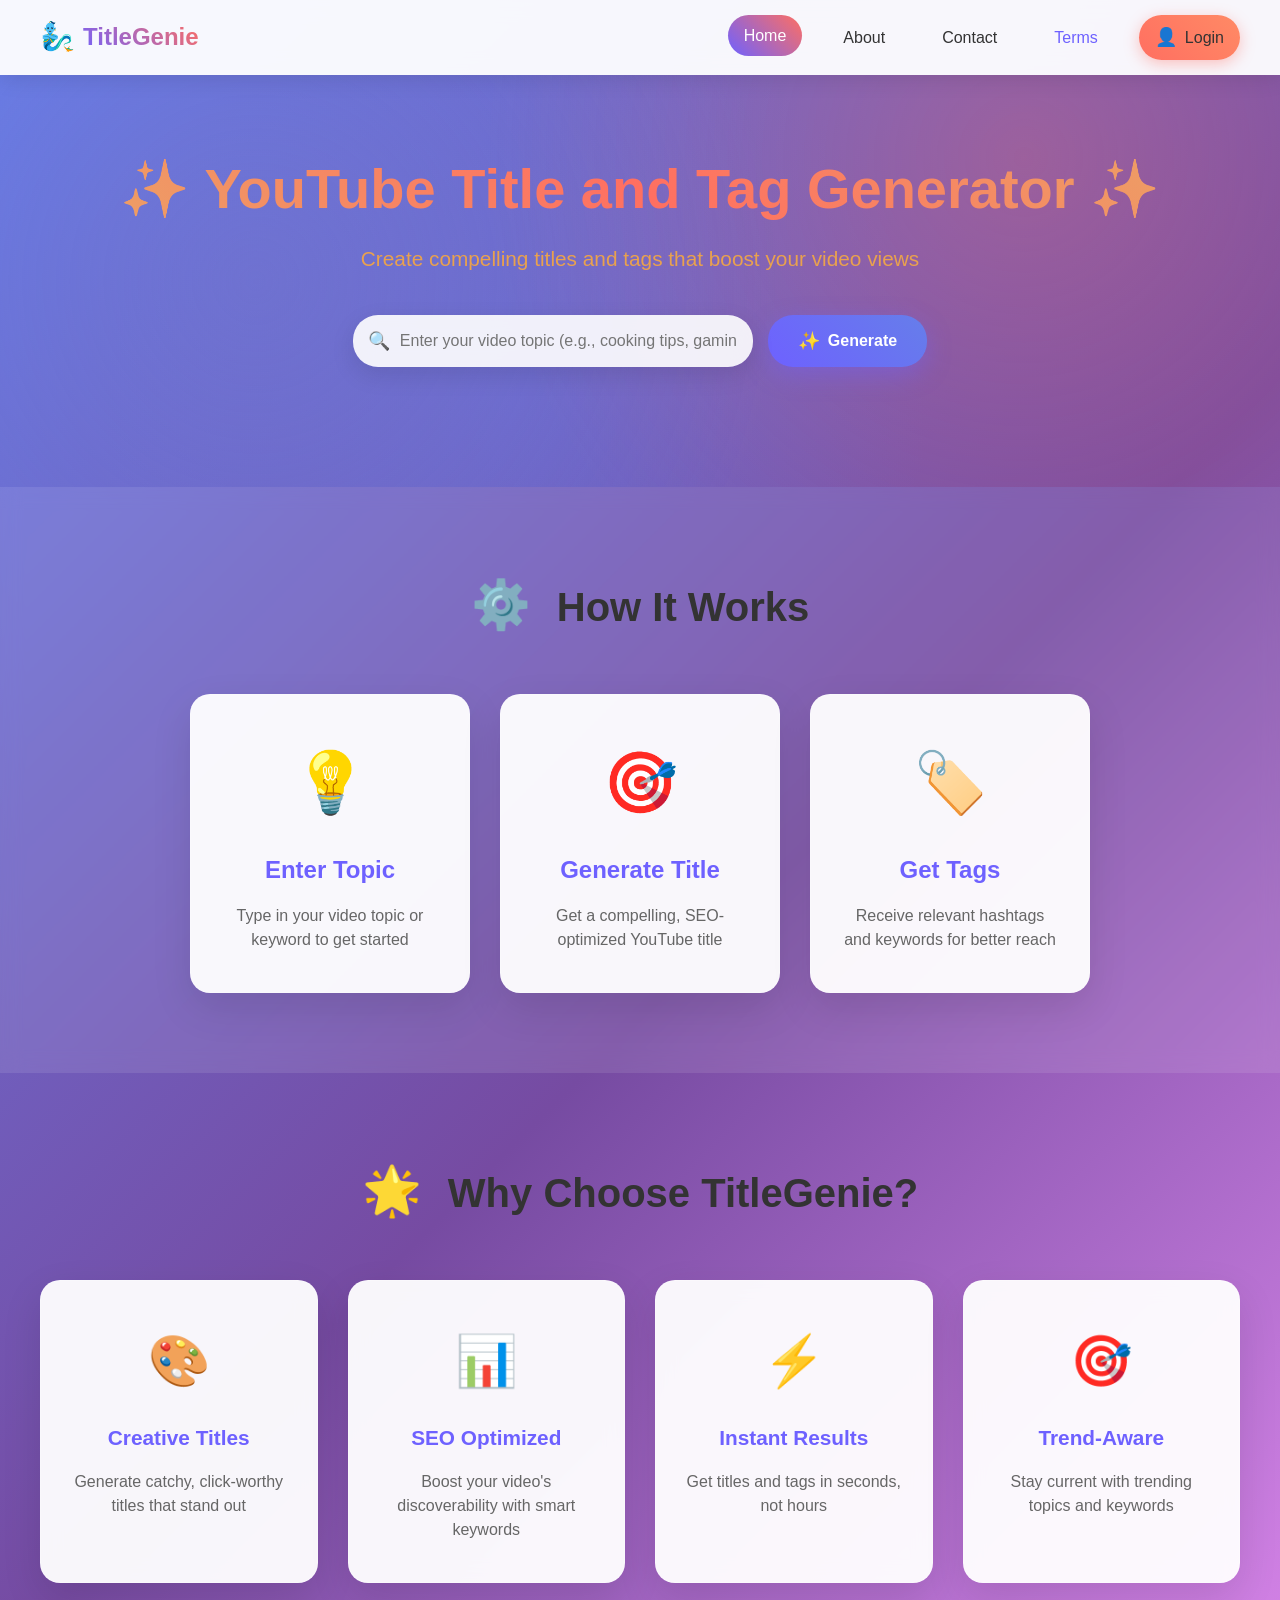
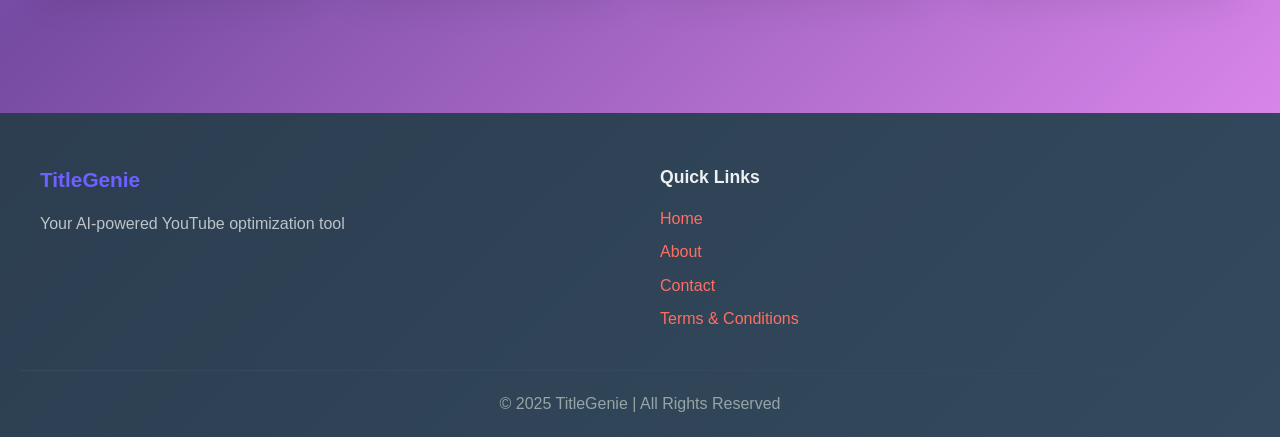
==== index.html @ c66c4a75 "Added all functionality" ====
<!DOCTYPE html>
<html lang="en">
<head>
  <meta charset="UTF-8" />
  <meta name="viewport" content="width=device-width, initial-scale=1.0" />
  <title>YouTube Title and Tag Generator</title>
  <link rel="stylesheet" href="style.css" />
</head>
<body>
  <!-- Navbar -->
  <header class="navbar">
    <div class="logo">
      <span class="logo-icon">🧞‍♂️</span>
      <span class="logo-text">TitleGenie</span>
    </div>
    <nav class="nav-links">
      <a href="index.html" class="active">Home</a>
      <a href="about.html">About</a>
      <a href="contact.html">Contact</a>
      <a href="terms.html" class="terms-link">Terms</a>
      <a href="login.html" class="login-btn" id="loginLink">
        <span class="login-icon">👤</span>
        Login
      </a>
    </nav>
  </header>

  <!-- Hero Section -->
  <section class="hero">
    <div class="hero-background"></div>
    <div class="hero-content">
      <h1>
        <span class="hero-emoji">✨</span>
        YouTube Title and Tag Generator
        <span class="hero-emoji">✨</span>
      </h1>
      <p class="hero-subtitle">Create compelling titles and tags that boost your video views</p>
      <div class="search-box">
        <div class="input-wrapper">
          <span class="search-icon">🔍</span>
          <input type="text" id="topicInput" placeholder="Enter your video topic (e.g., cooking tips, gaming review)" />
        </div>
        <button class="generate-btn" id="generateBtn">
          <span class="btn-icon">✨</span>
          Generate
        </button>
      </div>
      <div class="results-section" id="resultsSection" style="display: none;">
        <div class="results-card">
          <h3>Generated Title:</h3>
          <p id="generatedTitle"></p>
          <h3>Suggested Tags:</h3>
          <div id="generatedTags"></div>
          <button class="copy-btn" id="copyBtn">📋 Copy All</button>
        </div>
      </div>
    </div>
  </section>

  <!-- How It Works -->
  <section class="how-it-works">
    <h2>
      <span class="section-emoji">⚙️</span>
      How It Works
    </h2>
    <div class="steps">
      <div class="step">
        <div class="icon">💡</div>
        <h3>Enter Topic</h3>
        <p>Type in your video topic or keyword to get started</p>
      </div>
      <div class="step">
        <div class="icon">🎯</div>
        <h3>Generate Title</h3>
        <p>Get a compelling, SEO-optimized YouTube title</p>
      </div>
      <div class="step">
        <div class="icon">🏷️</div>
        <h3>Get Tags</h3>
        <p>Receive relevant hashtags and keywords for better reach</p>
      </div>
    </div>
  </section>

  <!-- Features Section -->
  <section class="features">
    <h2>
      <span class="section-emoji">🌟</span>
      Why Choose TitleGenie?
    </h2>
    <div class="features-grid">
      <div class="feature-card">
        <div class="feature-icon">🎨</div>
        <h3>Creative Titles</h3>
        <p>Generate catchy, click-worthy titles that stand out</p>
      </div>
      <div class="feature-card">
        <div class="feature-icon">📊</div>
        <h3>SEO Optimized</h3>
        <p>Boost your video's discoverability with smart keywords</p>
      </div>
      <div class="feature-card">
        <div class="feature-icon">⚡</div>
        <h3>Instant Results</h3>
        <p>Get titles and tags in seconds, not hours</p>
      </div>
      <div class="feature-card">
        <div class="feature-icon">🎯</div>
        <h3>Trend-Aware</h3>
        <p>Stay current with trending topics and keywords</p>
      </div>
    </div>
  </section>

  <!-- Footer -->
  <footer class="footer">
    <div class="footer-content">
      <div class="footer-section">
        <h3>TitleGenie</h3>
        <p>Your AI-powered YouTube optimization tool</p>
      </div>
      <div class="footer-section">
        <h4>Quick Links</h4>
        <a href="index.html">Home</a>
        <a href="about.html">About</a>
        <a href="contact.html">Contact</a>
        <a href="terms.html">Terms & Conditions</a>
      </div>
    </div>
    <div class="footer-bottom">
      <p>© 2025 TitleGenie | All Rights Reserved</p>
    </div>
  </footer>

  <script src="script.js"></script>
</body>
</html>
---- style.css ----
/* General Reset */
* {
  margin: 0;
  padding: 0;
  box-sizing: border-box;
}

body {
  font-family: 'Segoe UI', Tahoma, Geneva, Verdana, sans-serif;
  background: linear-gradient(135deg, #667eea 0%, #764ba2 50%, #f093fb 100%);
  min-height: 100vh;
  color: #333;
  line-height: 1.6;
}

/* Navbar */
.navbar {
  display: flex;
  justify-content: space-between;
  align-items: center;
  padding: 15px 40px;
  background: rgba(255, 255, 255, 0.95);
  backdrop-filter: blur(10px);
  box-shadow: 0 4px 20px rgba(0, 0, 0, 0.1);
  position: sticky;
  top: 0;
  z-index: 100;
}

.logo {
  display: flex;
  align-items: center;
  gap: 8px;
  font-size: 24px;
  font-weight: bold;
  color: #6e61ff;
}

.logo-icon {
  font-size: 28px;
  animation: bounce 2s infinite;
}

.logo-text {
  background: linear-gradient(45deg, #6e61ff, #ff6f61);
  -webkit-background-clip: text;
  -webkit-text-fill-color: transparent;
  background-clip: text;
}

/* @keyframes bounce {
  0%, 20%, 50%, 80%, 100% { transform: translateY(0); }
  40% { transform: translateY(-5px); }
  60% { transform: translateY(-3px); }
} */

.nav-links {
  display: flex;
  align-items: center;
  gap: 25px;
}

.nav-links a {
  text-decoration: none;
  color: #333;
  font-size: 16px;
  font-weight: 500;
  padding: 8px 16px;
  border-radius: 25px;
  transition: all 0.3s ease;
}

.nav-links a:hover, .nav-links a.active {
  background: linear-gradient(45deg, #6e61ff, #ff6f61);
  color: white;
  transform: translateY(-2px);
}

.terms-link {
  color: #6e61ff !important;
  font-weight: 600;
}

.login-btn {
  display: flex;
  align-items: center;
  gap: 8px;
  padding: 12px 24px;
  background: linear-gradient(45deg, #ff6f61, #ff8a65);
  color: white;
  border: none;
  border-radius: 25px;
  cursor: pointer;
  font-size: 16px;
  font-weight: 600;
  transition: all 0.3s ease;
  box-shadow: 0 4px 15px rgba(255, 111, 97, 0.4);
}

.login-btn:hover {
  background: linear-gradient(45deg, #e65b50, #ff7043);
  transform: translateY(-2px);
  box-shadow: 0 6px 20px rgba(255, 111, 97, 0.6);
}

.login-icon {
  font-size: 18px;
}

/* Hero Section */
.hero {
  position: relative;
  text-align: center;
  padding: 80px 20px;
  overflow: hidden;
}

.hero-background {
  position: absolute;
  top: 0;
  left: 0;
  right: 0;
  bottom: 0;
  background: 
    radial-gradient(circle at 20% 50%, rgba(120, 119, 198, 0.3) 0%, transparent 50%),
    radial-gradient(circle at 80% 20%, rgba(255, 111, 97, 0.3) 0%, transparent 50%),
    radial-gradient(circle at 40% 80%, rgba(102, 126, 234, 0.3) 0%, transparent 50%);
  animation: float 6s ease-in-out infinite;
}

@keyframes float {
  0%, 100% { transform: translateY(0px); }
  50% { transform: translateY(-20px); }
}

.hero-content {
  position: relative;
  z-index: 2;
}

.hero h1 {
  font-size: 3.5rem;
  margin-bottom: 20px;
  background: linear-gradient(45deg, #eaa666, #ff6f61, #eaa666);
  -webkit-background-clip: text;
  -webkit-text-fill-color: transparent;
  background-clip: text;
  font-weight: 800;
  line-height: 1.2;
}

.hero-emoji {
  display: inline-block;
  animation: rotate 3s linear infinite;
}

@keyframes rotate {
  from { transform: rotate(0deg); }
  to { transform: rotate(360deg); }
}

.hero-subtitle {
  font-size: 1.3rem;
  color: #e9a14e;
  margin-bottom: 40px;
  font-weight: 300;
}

.search-box {
  display: flex;
  justify-content: center;
  gap: 15px;
  margin-bottom: 40px;
  flex-wrap: wrap;
}

.input-wrapper {
  position: relative;
  display: flex;
  align-items: center;
}

.search-icon {
  position: absolute;
  left: 15px;
  font-size: 18px;
  color: #6e61ff;
  z-index: 1;
}

.search-box input {
  padding: 15px 15px 15px 45px;
  width: 400px;
  border: 2px solid transparent;
  border-radius: 25px;
  font-size: 16px;
  background: rgba(255, 255, 255, 0.9);
  backdrop-filter: blur(10px);
  box-shadow: 0 8px 25px rgba(0, 0, 0, 0.1);
  transition: all 0.3s ease;
}

.search-box input:focus {
  outline: none;
  border-color: #6e61ff;
  box-shadow: 0 8px 25px rgba(110, 97, 255, 0.3);
  transform: translateY(-2px);
}

.generate-btn {
  display: flex;
  align-items: center;
  gap: 8px;
  padding: 15px 30px;
  background: linear-gradient(45deg, #6e61ff, #667eea);
  color: white;
  border: none;
  border-radius: 25px;
  cursor: pointer;
  font-size: 16px;
  font-weight: 600;
  transition: all 0.3s ease;
  box-shadow: 0 8px 25px rgba(110, 97, 255, 0.4);
}

.generate-btn:hover {
  background: linear-gradient(45deg, #5848c2, #5a67d8);
  transform: translateY(-2px);
  box-shadow: 0 12px 35px rgba(110, 97, 255, 0.6);
}

.btn-icon {
  font-size: 18px;
}

/* Results Section */
.results-section {
  margin-top: 40px;
  animation: slideUp 0.5s ease-out;
}

@keyframes slideUp {
  from {
    opacity: 0;
    transform: translateY(30px);
  }
  to {
    opacity: 1;
    transform: translateY(0);
  }
}

.results-card {
  background: rgba(255, 255, 255, 0.95);
  backdrop-filter: blur(10px);
  padding: 30px;
  border-radius: 20px;
  box-shadow: 0 15px 40px rgba(0, 0, 0, 0.1);
  max-width: 600px;
  margin: 0 auto;
  border: 1px solid rgba(255, 255, 255, 0.2);
}

.results-card h3 {
  color: #6e61ff;
  margin-bottom: 15px;
  font-size: 1.2rem;
}

.results-card p {
  font-size: 1.1rem;
  color: #333;
  margin-bottom: 20px;
  padding: 15px;
  background: #f8f9fa;
  border-radius: 10px;
  border-left: 4px solid #6e61ff;
}

#generatedTags {
  display: flex;
  flex-wrap: wrap;
  gap: 8px;
  margin-bottom: 20px;
}

.tag {
  background: linear-gradient(45deg, #6e61ff, #667eea);
  color: white;
  padding: 6px 12px;
  border-radius: 15px;
  font-size: 14px;
  font-weight: 500;
}

.copy-btn {
  background: linear-gradient(45deg, #28a745, #20c997);
  color: white;
  border: none;
  padding: 12px 24px;
  border-radius: 25px;
  cursor: pointer;
  font-size: 16px;
  font-weight: 600;
  transition: all 0.3s ease;
}

.copy-btn:hover {
  background: linear-gradient(45deg, #218838, #1ba97e);
  transform: translateY(-2px);
}

/* How It Works Section */
.how-it-works {
  text-align: center;
  padding: 80px 20px;
  background: rgba(255, 255, 255, 0.1);
  backdrop-filter: blur(10px);
}

.how-it-works h2 {
  font-size: 2.5rem;
  margin-bottom: 50px;
  color: #333;
  font-weight: 700;
}

.section-emoji {
  font-size: 3rem;
  margin-right: 15px;
}

.steps {
  display: flex;
  justify-content: center;
  gap: 30px;
  margin-top: 40px;
  flex-wrap: wrap;
}

.step {
  background: rgba(255, 255, 255, 0.95);
  backdrop-filter: blur(10px);
  padding: 40px 30px;
  border-radius: 20px;
  width: 280px;
  box-shadow: 0 15px 40px rgba(0, 0, 0, 0.1);
  transition: all 0.3s ease;
  border: 1px solid rgba(255, 255, 255, 0.2);
}

.step:hover {
  transform: translateY(-10px);
  box-shadow: 0 25px 50px rgba(0, 0, 0, 0.15);
}

.icon {
  font-size: 60px;
  margin-bottom: 20px;
  display: block;
}

.step h3 {
  font-size: 1.5rem;
  margin-bottom: 15px;
  color: #6e61ff;
  font-weight: 600;
}

.step p {
  color: #666;
  font-size: 1rem;
  line-height: 1.5;
}

/* Features Section */
.features {
  padding: 80px 20px;
  text-align: center;
}

.features h2 {
  font-size: 2.5rem;
  margin-bottom: 50px;
  color: #333;
  font-weight: 700;
}

.features-grid {
  display: grid;
  grid-template-columns: repeat(auto-fit, minmax(250px, 1fr));
  gap: 30px;
  max-width: 1200px;
  margin: 0 auto;
}

.feature-card {
  background: rgba(255, 255, 255, 0.95);
  backdrop-filter: blur(10px);
  padding: 40px 25px;
  border-radius: 20px;
  box-shadow: 0 15px 40px rgba(0, 0, 0, 0.1);
  transition: all 0.3s ease;
  border: 1px solid rgba(255, 255, 255, 0.2);
}

.feature-card:hover {
  transform: translateY(-5px);
  box-shadow: 0 20px 45px rgba(0, 0, 0, 0.15);
}

.feature-icon {
  font-size: 50px;
  margin-bottom: 20px;
}

.feature-card h3 {
  font-size: 1.3rem;
  margin-bottom: 15px;
  color: #6e61ff;
  font-weight: 600;
}

.feature-card p {
  color: #666;
  line-height: 1.5;
}

/* Terms Modal Styles */
.terms-page-container {
      max-width: 800px;
      margin: 0 auto;
      background: white;
      border-radius: 20px;
      box-shadow: 0 25px 60px rgba(0, 0, 0, 0.3);
      overflow: hidden;
    }
    
    .terms-header {
      background: linear-gradient(45deg, #6e61ff, #667eea);
      color: white;
      padding: 25px 30px;
      display: flex;
      justify-content: space-between;
      align-items: center;
    }
    
    .close-btn {
      color: white;
      font-size: 28px;
      font-weight: bold;
      cursor: pointer;
      background: none;
      border: none;
      padding: 0;
      width: 30px;
      height: 30px;
      display: flex;
      align-items: center;
      justify-content: center;
      border-radius: 50%;
      transition: all 0.3s ease;
    }
    
    .close-btn:hover {
      background: rgba(255, 255, 255, 0.2);
      transform: rotate(90deg);
    }
    
    .terms-body {
      padding: 30px;
      line-height: 1.6;
    }
    
    .terms-body h3 {
      color: #6e61ff;
      margin: 25px 0 15px 0;
      font-size: 1.3rem;
    }
    
    .terms-body h4 {
      color: #333;
      margin: 20px 0 10px 0;
      font-size: 1.1rem;
      display: flex;
      align-items: center;
      gap: 8px;
    }
    
    .terms-body ul {
      margin-left: 20px;
      margin-bottom: 20px;
    }
    
    .terms-body li {
      margin-bottom: 8px;
      color: #555;
    }
    
    .terms-body a {
      color: #6e61ff;
      text-decoration: none;
    }
    
    .terms-body a:hover {
      text-decoration: underline;
    }
    
    .terms-agreement {
      margin-top: 30px;
      padding-top: 20px;
      border-top: 1px solid #eee;
      text-align: center;
    }
    
    .checkbox-container {
      display: inline-flex;
      align-items: center;
      gap: 8px;
      cursor: pointer;
      font-size: 16px;
      color: #555;
      margin-bottom: 15px;
    }
    
    .checkbox-container input[type="checkbox"] {
      width: 18px;
      height: 18px;
      cursor: pointer;
    }
    
    .accept-btn {
      background: linear-gradient(45deg, #28a745, #20c997);
      color: white;
      border: none;
      padding: 15px 30px;
      border-radius: 25px;
      cursor: pointer;
      font-size: 16px;
      font-weight: 600;
      transition: all 0.3s ease;
      display: inline-flex;
      align-items: center;
      gap: 8px;
    }
    
    .accept-btn:hover:not(:disabled) {
      background: linear-gradient(45deg, #218838, #1ba97e);
      transform: translateY(-2px);
    }
    
    .accept-btn:disabled {
      background: #ccc;
      cursor: not-allowed;
      transform: none;
    }
    
    .back-to-home {
      text-align: center;
      padding: 20px;
      background: #f8f9fa;
    }
    
    .back-to-home a {
      color: #6e61ff;
      text-decoration: none;
      font-weight: 600;
      display: inline-flex;
      align-items: center;
      gap: 5px;
      transition: all 0.3s ease;
    }
    
    .back-to-home a:hover {
      text-decoration: underline;
      transform: translateX(-3px);
    }
    
    .section-divider {
      border-top: 1px solid #eee;
      margin: 30px 0 20px 0;
      padding-top: 20px;
    }
    
    .highlight-box {
      background: #f0f7ff;
      border: 1px solid #6e61ff;
      border-radius: 10px;
      padding: 20px;
      margin: 20px 0;
    }
    
    .highlight-box h4 {
      color: #6e61ff;
      margin-top: 0;
    }

/* Login Modal Styles */

.login-page-container {
  background: white;
  border-radius: 20px;
  width: 90%;
  max-width: 450px;
  box-shadow: 0 25px 60px rgba(0, 0, 0, 0.3);
  overflow: hidden;
}

.login-header {
  background: linear-gradient(45deg, #ff6f61, #ff8a65);
  color: white;
  padding: 25px 30px;
  display: flex;
  justify-content: space-between;
  align-items: center;
}

.close-btn {
  color: white;
  font-size: 28px;
  font-weight: bold;
  cursor: pointer;
  background: none;
  border: none;
  padding: 0;
  width: 30px;
  height: 30px;
  display: flex;
  align-items: center;
  justify-content: center;
  border-radius: 50%;
  transition: all 0.3s ease;
}

.close-btn:hover {
  background: rgba(255, 255, 255, 0.2);
  transform: rotate(90deg);
}

.back-to-home {
  text-align: center;
  margin-top: 20px;
}

.back-to-home a {
  color: #6e61ff;
  text-decoration: none;
  font-weight: 600;
  display: inline-flex;
  align-items: center;
  gap: 5px;
  transition: all 0.3s ease;
}

.back-to-home a:hover {
  text-decoration: underline;
  transform: translateX(-3px);
}
.login-content {
  max-width: 450px;
}

.login-header {
  background: linear-gradient(45deg, #ff6f61, #ff8a65);
  color: white;
  padding: 25px 30px;
  border-radius: 20px 20px 0 0;
  display: flex;
  justify-content: space-between;
  align-items: center;
}

.login-header h2 {
  font-size: 1.5rem;
  margin: 0;
}

#loginForm {
  padding: 30px;
  display: flex;
  flex-direction: column;
  gap: 20px;
}

.input-group {
  position: relative;
  display: flex;
  align-items: center;
}

.input-icon {
  position: absolute;
  left: 15px;
  font-size: 18px;
  color: #6e61ff;
  z-index: 1;
}

.input-group input {
  width: 100%;
  padding: 15px 15px 15px 45px;
  border: 2px solid #e1e5e9;
  border-radius: 25px;
  font-size: 16px;
  transition: all 0.3s ease;
}

.input-group input:focus {
  outline: none;
  border-color: #6e61ff;
  box-shadow: 0 0 10px rgba(110, 97, 255, 0.2);
}

.password-toggle {
  position: absolute;
  right: 15px;
  cursor: pointer;
  font-size: 18px;
  z-index: 1;
}

.login-options {
  display: flex;
  justify-content: space-between;
  align-items: center;
  margin: 10px 0;
}

.checkbox-container {
  display: flex;
  align-items: center;
  gap: 8px;
  cursor: pointer;
  font-size: 14px;
  color: #555;
}

.checkbox-container input[type="checkbox"] {
  width: 18px;
  height: 18px;
  cursor: pointer;
}

.forgot-password {
  color: #6e61ff;
  text-decoration: none;
  font-size: 14px;
}

.forgot-password:hover {
  text-decoration: underline;
}

.login-submit {
  width: 100%;
  justify-content: center;
  margin: 10px 0;
}

.login-divider {
  text-align: center;
  position: relative;
  margin: 20px 0;
}

.login-divider::before {
  content: '';
  position: absolute;
  top: 50%;
  left: 0;
  right: 0;
  height: 1px;
  background: #e1e5e9;
}

.login-divider span {
  background: white;
  padding: 0 20px;
  color: #666;
  font-size: 14px;
}

.alternative-login {
  text-align: center;
  padding: 15px 0;
}

.alternative-login p {
  color: #666;
  margin: 0;
}

.alternative-login a {
  color: #6e61ff;
  text-decoration: none;
  font-weight: 600;
}

.alternative-login a:hover {
  text-decoration: underline;
}

.signup-link {
  text-align: center;
  padding: 20px 30px;
  border-top: 1px solid #e1e5e9;
  background: #f8f9fa;
  border-radius: 0 0 20px 20px;
}

.signup-link p {
  color: #666;
  margin: 0;
}

.signup-link a {
  color: #6e61ff;
  text-decoration: none;
  font-weight: 600;
}

.signup-link a:hover {
  text-decoration: underline;
}

.close {
  color: white;
  font-size: 28px;
  font-weight: bold;
  cursor: pointer;
  background: none;
  border: none;
  padding: 0;
  width: 30px;
  height: 30px;
  display: flex;
  align-items: center;
  justify-content: center;
  border-radius: 50%;
  transition: all 0.3s ease;
}

.close:hover {
  background: rgba(255, 255, 255, 0.2);
  transform: rotate(90deg);
}

/* Footer */
.footer {
  background: linear-gradient(135deg, #2c3e50 0%, #34495e 100%);
  color: white;
  padding: 50px 20px 20px;
  margin-top: 50px;
}

.footer-content {
  display: grid;
  grid-template-columns: repeat(auto-fit, minmax(250px, 1fr));
  gap: 40px;
  max-width: 1200px;
  margin: 0 auto;
  margin-bottom: 30px;
}

.footer-section h3 {
  color: #6e61ff;
  margin-bottom: 15px;
  font-size: 1.3rem;
}

.footer-section h4 {
  color: #ecf0f1;
  margin-bottom: 15px;
  font-size: 1.1rem;
}

.footer-section p {
  color: #bdc3c7;
  line-height: 1.6;
}

.footer-section a {
  color: #ff6f61;
  text-decoration: none;
  display: block;
  margin-bottom: 8px;
  transition: all 0.3s ease;
}

.footer-section a:hover {
  color: #ff8a65;
  text-decoration: underline;
  transform: translateX(5px);
}

.footer-bottom {
  text-align: center;
  padding-top: 20px;
  border-top: 1px solid #34495e;
  color: #95a5a6;
}

/* Responsive Design */
@media (max-width: 768px) {
  .navbar {
    flex-direction: column;
    gap: 20px;
    padding: 20px;
  }
  
  .nav-links {
    flex-wrap: wrap;
    justify-content: center;
  }
  
  .hero h1 {
    font-size: 2.5rem;
  }
  
  .search-box {
    flex-direction: column;
    align-items: center;
  }
  
  .search-box input {
    width: 100%;
    max-width: 350px;
  }
  
  .steps {
    flex-direction: column;
    align-items: center;
  }
  
  .features-grid {
    grid-template-columns: 1fr;
  }
  
  .modal-content {
    width: 95%;
    margin: 20px;
  }
  
  .footer-content {
    grid-template-columns: 1fr;
    text-align: center;
  }
}

@media (max-width: 480px) {
  .hero h1 {
    font-size: 2rem;
  }
  
  .hero-subtitle {
    font-size: 1.1rem;
  }
  
  .how-it-works h2,
  .features h2 {
    font-size: 2rem;
  }
  
  .section-emoji {
    font-size: 2rem;
  }
  
  .step,
  .feature-card {
    width: 100%;
  }
}

/* Animations for better UX */
.fade-in {
  animation: fadeIn 0.5s ease-in;
}

.slide-up {
  animation: slideUp 0.5s ease-out;
}

/* Loading states */
.loading {
  position: relative;
  pointer-events: none;
}

.loading::after {
  content: '';
  position: absolute;
  top: 50%;
  left: 50%;
  width: 20px;
  height: 20px;
  margin: -10px 0 0 -10px;
  border: 2px solid transparent;
  border-top: 2px solid #fff;
  border-radius: 50%;
  animation: spin 1s linear infinite;
}

@keyframes spin {
  0% { transform: rotate(0deg); }
  100% { transform: rotate(360deg); }
}

/* Success states */
.success {
  background: linear-gradient(45deg, #28a745, #20c997) !important;
  animation: pulse 0.5s ease-in;
}

@keyframes pulse {
  0% { transform: scale(1); }
  50% { transform: scale(1.05); }
  100% { transform: scale(1); }
}
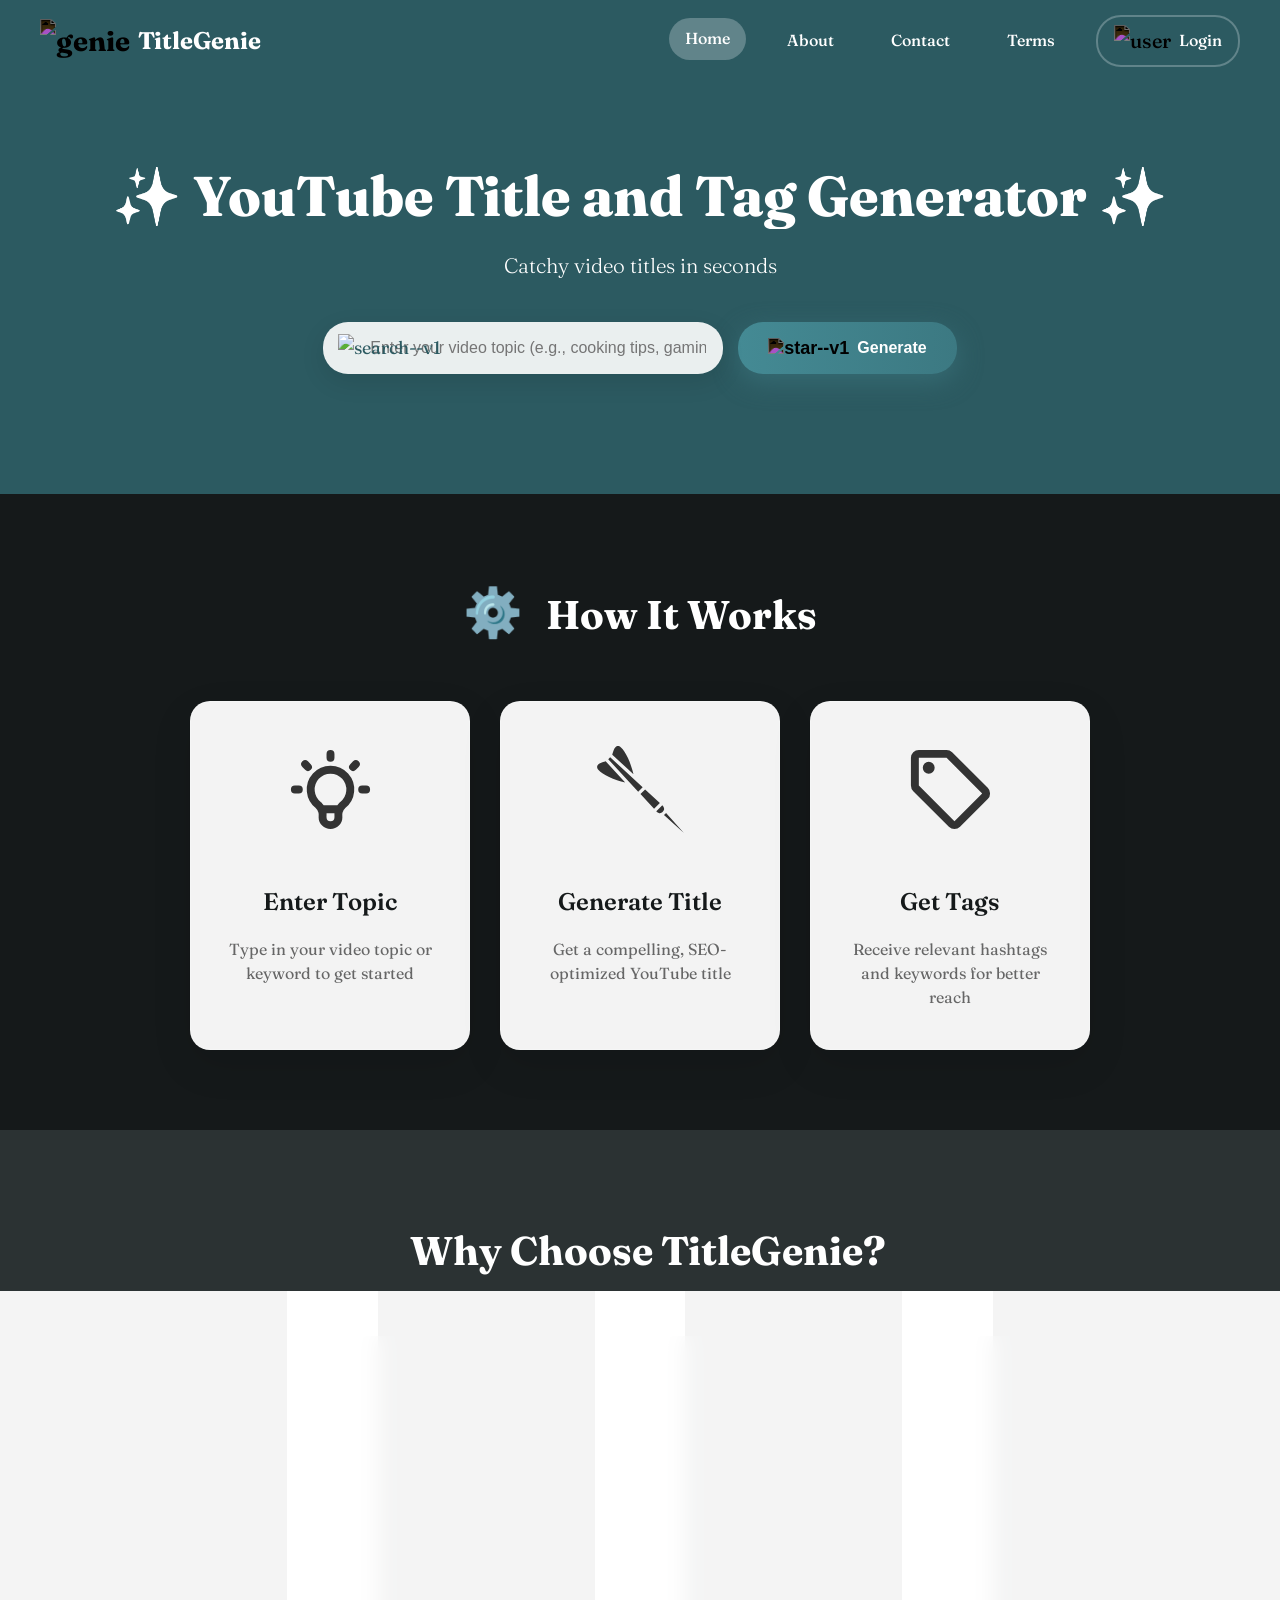
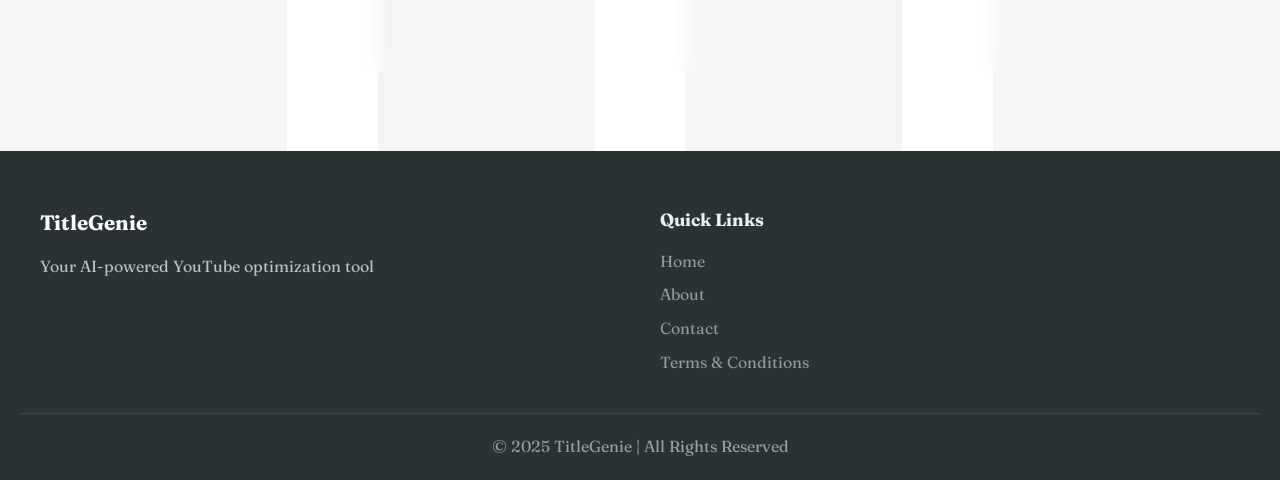
==== commit 0a315e2e: "Changed the UI --version 2" ====
--- a/index.html
+++ b/index.html
@@ -5,12 +5,15 @@
   <meta name="viewport" content="width=device-width, initial-scale=1.0" />
   <title>YouTube Title and Tag Generator</title>
   <link rel="stylesheet" href="style.css" />
+  <link rel="preconnect" href="https://fonts.googleapis.com">
+<link rel="preconnect" href="https://fonts.gstatic.com" crossorigin>
+<link href="https://fonts.googleapis.com/css2?family=Fraunces:ital,opsz,wght@0,9..144,100..900;1,9..144,100..900&display=swap" rel="stylesheet">
 </head>
 <body>
   <!-- Navbar -->
   <header class="navbar">
     <div class="logo">
-      <span class="logo-icon">🧞‍♂️</span>
+      <span class="logo-icon"><img width="50" height="50" src="https://img.icons8.com/ios-filled/50/genie.png" alt="genie"/></span>
       <span class="logo-text">TitleGenie</span>
     </div>
     <nav class="nav-links">
@@ -19,7 +22,7 @@
       <a href="contact.html">Contact</a>
       <a href="terms.html" class="terms-link">Terms</a>
       <a href="login.html" class="login-btn" id="loginLink">
-        <span class="login-icon">👤</span>
+        <span class="login-icon"><img width="20" height="20" src="https://img.icons8.com/fluency-systems-filled/48/user.png" alt="user"/></span>
         Login
       </a>
     </nav>
@@ -34,14 +37,14 @@
         YouTube Title and Tag Generator
         <span class="hero-emoji">✨</span>
       </h1>
-      <p class="hero-subtitle">Create compelling titles and tags that boost your video views</p>
+      <p class="hero-subtitle">Catchy video titles in seconds</p>
       <div class="search-box">
         <div class="input-wrapper">
-          <span class="search-icon">🔍</span>
+          <span class="search-icon"><img width="20" height="20" src="https://img.icons8.com/ios-glyphs/30/search--v1.png" alt="search--v1"/></span>
           <input type="text" id="topicInput" placeholder="Enter your video topic (e.g., cooking tips, gaming review)" />
         </div>
         <button class="generate-btn" id="generateBtn">
-          <span class="btn-icon">✨</span>
+          <span class="btn-icon"><img width="24" height="24" src="https://img.icons8.com/material/24/star--v1.png" alt="star--v1"/></span>
           Generate
         </button>
       </div>
@@ -65,17 +68,17 @@
     </h2>
     <div class="steps">
       <div class="step">
-        <div class="icon">💡</div>
+        <div class="icon"><svg xmlns="http://www.w3.org/2000/svg" width="95" height="95" viewBox="0 0 24 24"><path fill="none" stroke="currentColor" stroke-linecap="round" stroke-linejoin="round" stroke-width="2" d="M3 12h1m8-9v1m8 8h1M5.6 5.6l.7.7m12.1-.7l-.7.7M9 16a5 5 0 1 1 6 0a3.5 3.5 0 0 0-1 3a2 2 0 0 1-4 0a3.5 3.5 0 0 0-1-3m.7 1h4.6"/></svg></div>
         <h3>Enter Topic</h3>
         <p>Type in your video topic or keyword to get started</p>
       </div>
       <div class="step">
-        <div class="icon">🎯</div>
+        <div class="icon"><svg xmlns="http://www.w3.org/2000/svg" width="95" height="95" viewBox="0 0 512 512"><path fill="currentColor" d="M134.745 22.098c-4.538-.146-9.08 1.43-14.893 7.243c-5.586 5.586-11.841 21.725-15.248 35.992c-.234.979-.444 1.907-.654 2.836l114.254 105.338c-7.18-28.538-17.555-59.985-29.848-86.75c-11.673-25.418-25.249-46.657-37.514-57.024c-6.132-5.183-11.56-7.488-16.097-7.635M92.528 82.122L82.124 92.526L243.58 267.651l24.072-24.072zm-24.357 21.826c-.929.21-1.857.42-2.836.654c-14.267 3.407-30.406 9.662-35.993 15.248c-5.813 5.813-7.39 10.355-7.244 14.893c.147 4.538 2.452 9.965 7.635 16.098c10.367 12.265 31.608 25.842 57.025 37.515c26.766 12.293 58.211 22.669 86.749 29.848L68.17 103.948zM280.899 255.79l-25.107 25.107l73.265 79.469l31.31-31.31zm92.715 85.476l-32.346 32.344l2.07 2.246c.061.058 4.419 4.224 10.585 6.28c6.208 2.069 12.71 2.88 21.902-6.313s8.38-15.694 6.31-21.902c-2.057-6.174-6.235-10.54-6.283-10.59zm20.172 41.059a46 46 0 0 1-5.233 6.226a46 46 0 0 1-6.226 5.235L489.91 489.91z"/></svg></div>
         <h3>Generate Title</h3>
         <p>Get a compelling, SEO-optimized YouTube title</p>
       </div>
       <div class="step">
-        <div class="icon">🏷️</div>
+        <div class="icon"><svg xmlns="http://www.w3.org/2000/svg" width="95" height="95" viewBox="0 0 24 24"><path fill="currentColor" d="m21.41 11.58l-9-9A2 2 0 0 0 11 2H4a2 2 0 0 0-2 2v7a2 2 0 0 0 .59 1.42l9 9A2 2 0 0 0 13 22a2 2 0 0 0 1.41-.59l7-7A2 2 0 0 0 22 13a2 2 0 0 0-.59-1.42M13 20l-9-9V4h7l9 9M6.5 5A1.5 1.5 0 1 1 5 6.5A1.5 1.5 0 0 1 6.5 5"/></svg></div>
         <h3>Get Tags</h3>
         <p>Receive relevant hashtags and keywords for better reach</p>
       </div>
@@ -85,27 +88,27 @@
   <!-- Features Section -->
   <section class="features">
     <h2>
-      <span class="section-emoji">🌟</span>
+      <span class="section-emoji"></span>
       Why Choose TitleGenie?
     </h2>
     <div class="features-grid">
       <div class="feature-card">
-        <div class="feature-icon">🎨</div>
+        <div class="feature-icon"><svg xmlns="http://www.w3.org/2000/svg" width="95" height="95" viewBox="0 0 20 20"><g fill="currentColor"><path fill-rule="evenodd" d="M14.725 13.334c.97-3.623-1.336-7.377-5.135-8.395C5.323 3.795-.725 6.762.544 10.35c.383 1.084 1.134 1.341 2.682 1.363l.108.002c1.1.013 1.471.1 1.678.436c.214.348.216.756.054 1.788c-.067.422-.088.569-.113.794c-.145 1.3.067 2.274.89 3.16c2.584 2.784 7.788-.48 8.882-4.56M1.486 10.017c-.908-2.57 4.217-5.084 7.845-4.112c3.277.878 5.252 4.093 4.428 7.17c-.924 3.446-5.287 6.182-7.183 4.14c-.594-.64-.745-1.333-.63-2.37c.024-.205.044-.344.108-.75c.2-1.275.197-1.836-.19-2.467c-.465-.756-1.059-.894-2.517-.912l-.107-.002c-1.159-.016-1.562-.154-1.754-.697" clip-rule="evenodd"/><path d="M4.75 9.5a1.25 1.25 0 1 1 0-2.5a1.25 1.25 0 0 1 0 2.5m4 0a1.25 1.25 0 1 1 0-2.5a1.25 1.25 0 0 1 0 2.5m2.5 3a1.25 1.25 0 1 1 0-2.5a1.25 1.25 0 0 1 0 2.5M9.75 16a1.25 1.25 0 1 1 0-2.5a1.25 1.25 0 0 1 0 2.5m3.62-12.395a1 1 0 0 1 1.371.443l4.093 8.4a.652.652 0 0 1-1.149.611l-4.708-8.07a1 1 0 0 1 .394-1.384"/><path fill-rule="evenodd" d="M11.538 3.484c.486.915 1.305 1.171 2.097.75c.791-.42 1.038-1.243.551-2.158C13.63 1.028 12.438.078 11.648.497s-.668 1.939-.11 2.987m.882-.47a3.2 3.2 0 0 1-.32-1.137a2 2 0 0 1 .018-.496l.018.009c.05.024.205.096.403.254c.302.241.602.596.764.901c.229.43.164.646-.138.807c-.3.16-.516.092-.745-.337" clip-rule="evenodd"/></g></svg></div>
         <h3>Creative Titles</h3>
         <p>Generate catchy, click-worthy titles that stand out</p>
       </div>
       <div class="feature-card">
-        <div class="feature-icon">📊</div>
+        <div class="feature-icon"><svg xmlns="http://www.w3.org/2000/svg" width="95" height="95" viewBox="0 0 1024 1024"><path fill="currentColor" d="M944 224c-44.192 0-79.999 35.824-79.999 80c0 9.072 1.84 17.632 4.607 25.76L673.6 497.68C659.92 486.784 642.848 480 624 480c-21.743 0-41.407 8.736-55.808 22.816l-152.752-76.48C412.465 384.848 378.241 352 336 352c-44.175 0-80 35.824-80 80c0 12.096 2.88 23.44 7.68 33.712L107.936 645.296C99.2 642.032 89.872 640 80 640c-44.176 0-80 35.824-80 80s35.824 80 80 80s80-35.824 80-80c0-10.64-2.176-20.767-5.952-30.048l158.272-181.92C319.856 510.368 327.696 512 336 512c23.28 0 44.047-10.112 58.671-26l149.408 74.912C544.608 604.656 580.127 640 624 640c44.193 0 80-35.824 80-80c0-1.424-.336-2.752-.416-4.16L911.68 377.072C921.584 381.456 932.463 384 944 384c44.193 0 80-35.808 80-80c0-44.176-35.807-80-79.999-80z"/></svg></div>
         <h3>SEO Optimized</h3>
         <p>Boost your video's discoverability with smart keywords</p>
       </div>
       <div class="feature-card">
-        <div class="feature-icon">⚡</div>
+        <div class="feature-icon"><svg xmlns="http://www.w3.org/2000/svg" width="95" height="95" viewBox="0 0 24 24"><path fill="currentColor" fill-rule="evenodd" d="M9.94 2.512a20.8 20.8 0 0 1 4.692 0l1.596.182a.75.75 0 0 1 .62 1.003l-2.203 6.016H17a.75.75 0 0 1 .702 1.014l-.19.507a35.8 35.8 0 0 1-5.535 9.745l-.391.49A.75.75 0 0 1 10.25 21v-7.152H8.429a.75.75 0 0 1-.748-.684l-.122-1.382a40 40 0 0 1 0-7.027l.122-1.382a.75.75 0 0 1 .663-.68zm4.523 1.49a19.3 19.3 0 0 0-4.354 0l-.987.113l-.069.772c-.2 2.25-.2 4.513 0 6.763l.062.698H11a.75.75 0 0 1 .75.75v5.704a34.3 34.3 0 0 0 4.163-7.589H13.57a.75.75 0 0 1-.704-1.007l2.244-6.13z" clip-rule="evenodd"/></svg></div>
         <h3>Instant Results</h3>
         <p>Get titles and tags in seconds, not hours</p>
       </div>
       <div class="feature-card">
-        <div class="feature-icon">🎯</div>
+        <div class="feature-icon"><svg xmlns="http://www.w3.org/2000/svg" width="95" height="95" viewBox="0 0 512 512"><path fill="currentColor" d="M134.745 22.098c-4.538-.146-9.08 1.43-14.893 7.243c-5.586 5.586-11.841 21.725-15.248 35.992c-.234.979-.444 1.907-.654 2.836l114.254 105.338c-7.18-28.538-17.555-59.985-29.848-86.75c-11.673-25.418-25.249-46.657-37.514-57.024c-6.132-5.183-11.56-7.488-16.097-7.635M92.528 82.122L82.124 92.526L243.58 267.651l24.072-24.072zm-24.357 21.826c-.929.21-1.857.42-2.836.654c-14.267 3.407-30.406 9.662-35.993 15.248c-5.813 5.813-7.39 10.355-7.244 14.893c.147 4.538 2.452 9.965 7.635 16.098c10.367 12.265 31.608 25.842 57.025 37.515c26.766 12.293 58.211 22.669 86.749 29.848L68.17 103.948zM280.899 255.79l-25.107 25.107l73.265 79.469l31.31-31.31zm92.715 85.476l-32.346 32.344l2.07 2.246c.061.058 4.419 4.224 10.585 6.28c6.208 2.069 12.71 2.88 21.902-6.313s8.38-15.694 6.31-21.902c-2.057-6.174-6.235-10.54-6.283-10.59zm20.172 41.059a46 46 0 0 1-5.233 6.226a46 46 0 0 1-6.226 5.235L489.91 489.91z"/></svg></div>
         <h3>Trend-Aware</h3>
         <p>Stay current with trending topics and keywords</p>
       </div>
--- a/style.css
+++ b/style.css
@@ -1,4 +1,4 @@
-/* General Reset */
+
 * {
   margin: 0;
   padding: 0;
@@ -6,8 +6,8 @@
 }
 
 body {
-  font-family: 'Segoe UI', Tahoma, Geneva, Verdana, sans-serif;
-  background: linear-gradient(135deg, #667eea 0%, #764ba2 50%, #f093fb 100%);
+  font-family: "Fraunces", serif;
+  background: #2c5a61;
   min-height: 100vh;
   color: #333;
   line-height: 1.6;
@@ -19,10 +19,10 @@
   justify-content: space-between;
   align-items: center;
   padding: 15px 40px;
-  background: rgba(255, 255, 255, 0.95);
+  background: #2c5a61;
   backdrop-filter: blur(10px);
-  box-shadow: 0 4px 20px rgba(0, 0, 0, 0.1);
-  position: sticky;
+  /* box-shadow: 0 4px 20px rgba(0, 0, 0, 0.1); */
+  position: relative;
   top: 0;
   z-index: 100;
 }
@@ -39,10 +39,12 @@
 .logo-icon {
   font-size: 28px;
   animation: bounce 2s infinite;
+  color: white;
+  filter: invert(1);
 }
 
 .logo-text {
-  background: linear-gradient(45deg, #6e61ff, #ff6f61);
+  background: #ffffff;
   -webkit-background-clip: text;
   -webkit-text-fill-color: transparent;
   background-clip: text;
@@ -62,7 +64,7 @@
 
 .nav-links a {
   text-decoration: none;
-  color: #333;
+  color: #ffffff;
   font-size: 16px;
   font-weight: 500;
   padding: 8px 16px;
@@ -71,13 +73,13 @@
 }
 
 .nav-links a:hover, .nav-links a.active {
-  background: linear-gradient(45deg, #6e61ff, #ff6f61);
-  color: white;
+  background: #61848a;
+  color: rgb(255, 255, 255);
   transform: translateY(-2px);
 }
 
 .terms-link {
-  color: #6e61ff !important;
+  color: #ffffff !important;
   font-weight: 600;
 }
 
@@ -86,25 +88,25 @@
   align-items: center;
   gap: 8px;
   padding: 12px 24px;
-  background: linear-gradient(45deg, #ff6f61, #ff8a65);
-  color: white;
-  border: none;
+  /* background: #ffffff; */
+  color: rgb(255, 255, 255);
+  border: 2px solid #61848a;
   border-radius: 25px;
   cursor: pointer;
   font-size: 16px;
   font-weight: 600;
   transition: all 0.3s ease;
-  box-shadow: 0 4px 15px rgba(255, 111, 97, 0.4);
 }
 
 .login-btn:hover {
-  background: linear-gradient(45deg, #e65b50, #ff7043);
+  /* background: linear-gradient(45deg, #e65b50, #ff7043); */
   transform: translateY(-2px);
-  box-shadow: 0 6px 20px rgba(255, 111, 97, 0.6);
+  box-shadow: 0 6px 20px #162d31;
 }
 
 .login-icon {
-  font-size: 18px;
+  font-size: 20px;
+  filter: invert(1);
 }
 
 /* Hero Section */
@@ -121,17 +123,17 @@
   left: 0;
   right: 0;
   bottom: 0;
-  background: 
+  /* background: 
     radial-gradient(circle at 20% 50%, rgba(120, 119, 198, 0.3) 0%, transparent 50%),
     radial-gradient(circle at 80% 20%, rgba(255, 111, 97, 0.3) 0%, transparent 50%),
-    radial-gradient(circle at 40% 80%, rgba(102, 126, 234, 0.3) 0%, transparent 50%);
+    radial-gradient(circle at 40% 80%, rgba(102, 126, 234, 0.3) 0%, transparent 50%); */
   animation: float 6s ease-in-out infinite;
 }
 
-@keyframes float {
+/* @keyframes float {
   0%, 100% { transform: translateY(0px); }
   50% { transform: translateY(-20px); }
-}
+} */
 
 .hero-content {
   position: relative;
@@ -141,7 +143,7 @@
 .hero h1 {
   font-size: 3.5rem;
   margin-bottom: 20px;
-  background: linear-gradient(45deg, #eaa666, #ff6f61, #eaa666);
+  background: white;
   -webkit-background-clip: text;
   -webkit-text-fill-color: transparent;
   background-clip: text;
@@ -161,7 +163,7 @@
 
 .hero-subtitle {
   font-size: 1.3rem;
-  color: #e9a14e;
+  color: white;
   margin-bottom: 40px;
   font-weight: 300;
 }
@@ -184,7 +186,7 @@
   position: absolute;
   left: 15px;
   font-size: 18px;
-  color: #6e61ff;
+  color: #2c5a61;
   z-index: 1;
 }
 
@@ -202,8 +204,8 @@
 
 .search-box input:focus {
   outline: none;
-  border-color: #6e61ff;
-  box-shadow: 0 8px 25px rgba(110, 97, 255, 0.3);
+  border-color: #1f3c40;
+  box-shadow: 0 8px 25px rgba(21, 42, 46, 0.3);
   transform: translateY(-2px);
 }
 
@@ -212,7 +214,7 @@
   align-items: center;
   gap: 8px;
   padding: 15px 30px;
-  background: linear-gradient(45deg, #6e61ff, #667eea);
+  background: linear-gradient(90deg, #448a94, #3c7982);
   color: white;
   border: none;
   border-radius: 25px;
@@ -220,17 +222,19 @@
   font-size: 16px;
   font-weight: 600;
   transition: all 0.3s ease;
-  box-shadow: 0 8px 25px rgba(110, 97, 255, 0.4);
+  box-shadow: 0 8px 25px #366b73;
 }
 
 .generate-btn:hover {
-  background: linear-gradient(45deg, #5848c2, #5a67d8);
+  /* background: linear-gradient(45deg, #448a94, #32636b); */
+  background: none;
   transform: translateY(-2px);
-  box-shadow: 0 12px 35px rgba(110, 97, 255, 0.6);
+  box-shadow: 0 6px 20px #162d31;
 }
 
 .btn-icon {
   font-size: 18px;
+  filter: invert(1);
 }
 
 /* Results Section */
@@ -262,7 +266,7 @@
 }
 
 .results-card h3 {
-  color: #6e61ff;
+  color: #2c5a61;
   margin-bottom: 15px;
   font-size: 1.2rem;
 }
@@ -274,7 +278,7 @@
   padding: 15px;
   background: #f8f9fa;
   border-radius: 10px;
-  border-left: 4px solid #6e61ff;
+  border-left: 4px solid #2c5a61;
 }
 
 #generatedTags {
@@ -285,7 +289,7 @@
 }
 
 .tag {
-  background: linear-gradient(45deg, #6e61ff, #667eea);
+  background: linear-gradient(45deg, #448a94, #34495e);
   color: white;
   padding: 6px 12px;
   border-radius: 15px;
@@ -294,7 +298,7 @@
 }
 
 .copy-btn {
-  background: linear-gradient(45deg, #28a745, #20c997);
+  background: linear-gradient(45deg, #448a94, #34495e);
   color: white;
   border: none;
   padding: 12px 24px;
@@ -314,14 +318,14 @@
 .how-it-works {
   text-align: center;
   padding: 80px 20px;
-  background: rgba(255, 255, 255, 0.1);
+  background: #15191a;
   backdrop-filter: blur(10px);
 }
 
 .how-it-works h2 {
   font-size: 2.5rem;
   margin-bottom: 50px;
-  color: #333;
+  color: white;
   font-weight: 700;
 }
 
@@ -363,7 +367,7 @@
 .step h3 {
   font-size: 1.5rem;
   margin-bottom: 15px;
-  color: #6e61ff;
+  color: #15191a;
   font-weight: 600;
 }
 
@@ -377,12 +381,13 @@
 .features {
   padding: 80px 20px;
   text-align: center;
+  background: #2b3233;
 }
 
 .features h2 {
   font-size: 2.5rem;
   margin-bottom: 50px;
-  color: #333;
+  color: white;
   font-weight: 700;
 }
 
@@ -417,7 +422,7 @@
 .feature-card h3 {
   font-size: 1.3rem;
   margin-bottom: 15px;
-  color: #6e61ff;
+  color: #2b3233;
   font-weight: 600;
 }
 
@@ -428,172 +433,172 @@
 
 /* Terms Modal Styles */
 .terms-page-container {
-      max-width: 800px;
-      margin: 0 auto;
-      background: white;
-      border-radius: 20px;
-      box-shadow: 0 25px 60px rgba(0, 0, 0, 0.3);
-      overflow: hidden;
-    }
-    
-    .terms-header {
-      background: linear-gradient(45deg, #6e61ff, #667eea);
-      color: white;
-      padding: 25px 30px;
-      display: flex;
-      justify-content: space-between;
-      align-items: center;
-    }
-    
-    .close-btn {
-      color: white;
-      font-size: 28px;
-      font-weight: bold;
-      cursor: pointer;
-      background: none;
-      border: none;
-      padding: 0;
-      width: 30px;
-      height: 30px;
-      display: flex;
-      align-items: center;
-      justify-content: center;
-      border-radius: 50%;
-      transition: all 0.3s ease;
-    }
-    
-    .close-btn:hover {
-      background: rgba(255, 255, 255, 0.2);
-      transform: rotate(90deg);
-    }
-    
-    .terms-body {
-      padding: 30px;
-      line-height: 1.6;
-    }
-    
-    .terms-body h3 {
-      color: #6e61ff;
-      margin: 25px 0 15px 0;
-      font-size: 1.3rem;
-    }
-    
-    .terms-body h4 {
-      color: #333;
-      margin: 20px 0 10px 0;
-      font-size: 1.1rem;
-      display: flex;
-      align-items: center;
-      gap: 8px;
-    }
-    
-    .terms-body ul {
-      margin-left: 20px;
-      margin-bottom: 20px;
-    }
-    
-    .terms-body li {
-      margin-bottom: 8px;
-      color: #555;
-    }
-    
-    .terms-body a {
-      color: #6e61ff;
-      text-decoration: none;
-    }
-    
-    .terms-body a:hover {
-      text-decoration: underline;
-    }
-    
-    .terms-agreement {
-      margin-top: 30px;
-      padding-top: 20px;
-      border-top: 1px solid #eee;
-      text-align: center;
-    }
-    
-    .checkbox-container {
-      display: inline-flex;
-      align-items: center;
-      gap: 8px;
-      cursor: pointer;
-      font-size: 16px;
-      color: #555;
-      margin-bottom: 15px;
-    }
-    
-    .checkbox-container input[type="checkbox"] {
-      width: 18px;
-      height: 18px;
-      cursor: pointer;
-    }
-    
-    .accept-btn {
-      background: linear-gradient(45deg, #28a745, #20c997);
-      color: white;
-      border: none;
-      padding: 15px 30px;
-      border-radius: 25px;
-      cursor: pointer;
-      font-size: 16px;
-      font-weight: 600;
-      transition: all 0.3s ease;
-      display: inline-flex;
-      align-items: center;
-      gap: 8px;
-    }
-    
-    .accept-btn:hover:not(:disabled) {
-      background: linear-gradient(45deg, #218838, #1ba97e);
-      transform: translateY(-2px);
-    }
-    
-    .accept-btn:disabled {
-      background: #ccc;
-      cursor: not-allowed;
-      transform: none;
-    }
-    
-    .back-to-home {
-      text-align: center;
-      padding: 20px;
-      background: #f8f9fa;
-    }
-    
-    .back-to-home a {
-      color: #6e61ff;
-      text-decoration: none;
-      font-weight: 600;
-      display: inline-flex;
-      align-items: center;
-      gap: 5px;
-      transition: all 0.3s ease;
-    }
-    
-    .back-to-home a:hover {
-      text-decoration: underline;
-      transform: translateX(-3px);
-    }
-    
-    .section-divider {
-      border-top: 1px solid #eee;
-      margin: 30px 0 20px 0;
-      padding-top: 20px;
-    }
-    
-    .highlight-box {
-      background: #f0f7ff;
-      border: 1px solid #6e61ff;
-      border-radius: 10px;
-      padding: 20px;
-      margin: 20px 0;
-    }
-    
-    .highlight-box h4 {
-      color: #6e61ff;
-      margin-top: 0;
-    }
+  max-width: 800px;
+  margin: 0 auto;
+  background: white;
+  border-radius: 20px;
+  box-shadow: 0 25px 60px rgba(0, 0, 0, 0.3);
+  overflow: hidden;
+}
+
+.terms-header {
+  background: linear-gradient(45deg, #2b3233, #2c5a61);
+  color: white;
+  padding: 25px 30px;
+  display: flex;
+  justify-content: space-between;
+  align-items: center;
+}
+
+.close-btn {
+  color: white;
+  font-size: 28px;
+  font-weight: bold;
+  cursor: pointer;
+  background: none;
+  border: none;
+  padding: 0;
+  width: 30px;
+  height: 30px;
+  display: flex;
+  align-items: center;
+  justify-content: center;
+  border-radius: 50%;
+  transition: all 0.3s ease;
+}
+
+.close-btn:hover {
+  background: rgba(255, 255, 255, 0.2);
+  transform: rotate(90deg);
+}
+
+.terms-body {
+  padding: 30px;
+  line-height: 1.6;
+}
+
+.terms-body h3 {
+  color: #1f3c40;
+  margin: 25px 0 15px 0;
+  font-size: 1.3rem;
+}
+
+.terms-body h4 {
+  color: #333;
+  margin: 20px 0 10px 0;
+  font-size: 1.1rem;
+  display: flex;
+  align-items: center;
+  gap: 8px;
+}
+
+.terms-body ul {
+  margin-left: 20px;
+  margin-bottom: 20px;
+}
+
+.terms-body li {
+  margin-bottom: 8px;
+  color: #555;
+}
+
+.terms-body a {
+  color: #2b3233;
+  text-decoration: none;
+}
+
+.terms-body a:hover {
+  text-decoration: underline;
+}
+
+.terms-agreement {
+  margin-top: 30px;
+  padding-top: 20px;
+  border-top: 1px solid #eee;
+  text-align: center;
+}
+
+.checkbox-container {
+  display: inline-flex;
+  align-items: center;
+  gap: 8px;
+  cursor: pointer;
+  font-size: 16px;
+  color: #555;
+  margin-bottom: 15px;
+}
+
+.checkbox-container input[type="checkbox"] {
+  width: 18px;
+  height: 18px;
+  cursor: pointer;
+}
+
+.accept-btn {
+  background: linear-gradient(45deg, #3c7982, #366b73);
+  color: white;
+  border: none;
+  padding: 15px 30px;
+  border-radius: 25px;
+  cursor: pointer;
+  font-size: 16px;
+  font-weight: 600;
+  transition: all 0.3s ease;
+  display: inline-flex;
+  align-items: center;
+  gap: 8px;
+}
+
+.accept-btn:hover:not(:disabled) {
+  background: linear-gradient(45deg, #3c7982, #366b73);
+  transform: translateY(-2px);
+}
+
+.accept-btn:disabled {
+  background: #ccc;
+  cursor: not-allowed;
+  transform: none;
+}
+
+.back-to-home {
+  text-align: center;
+  padding: 20px;
+  background: #f8f9fa;
+}
+
+.back-to-home a {
+  color: #6e61ff;
+  text-decoration: none;
+  font-weight: 600;
+  display: inline-flex;
+  align-items: center;
+  gap: 5px;
+  transition: all 0.3s ease;
+}
+
+.back-to-home a:hover {
+  text-decoration: underline;
+  transform: translateX(-3px);
+}
+
+.section-divider {
+  border-top: 1px solid #eee;
+  margin: 30px 0 20px 0;
+  padding-top: 20px;
+}
+
+.highlight-box {
+  background: #f0f7ff;
+  border: 1px solid #2b3233;
+  border-radius: 10px;
+  padding: 20px;
+  margin: 20px 0;
+}
+
+.highlight-box h4 {
+  color: #2b3233;
+  margin-top: 0;
+}
 
 /* Login Modal Styles */
 
@@ -607,9 +612,10 @@
 }
 
 .login-header {
-  background: linear-gradient(45deg, #ff6f61, #ff8a65);
-  color: white;
+  background: linear-gradient(45deg, #2b3233, #2c5a61);
+  color: none;
   padding: 25px 30px;
+  border-radius: 20px 20px 0 0;
   display: flex;
   justify-content: space-between;
   align-items: center;
@@ -643,7 +649,7 @@
 }
 
 .back-to-home a {
-  color: #6e61ff;
+  color: #2b3233;
   text-decoration: none;
   font-weight: 600;
   display: inline-flex;
@@ -660,19 +666,16 @@
   max-width: 450px;
 }
 
-.login-header {
-  background: linear-gradient(45deg, #ff6f61, #ff8a65);
-  color: white;
-  padding: 25px 30px;
-  border-radius: 20px 20px 0 0;
-  display: flex;
-  justify-content: space-between;
-  align-items: center;
-}
-
 .login-header h2 {
   font-size: 1.5rem;
   margin: 0;
+  color: white;
+}
+
+.login-header svg {
+  vertical-align: middle;
+  margin-right: 8px;
+  margin-top: -2px;
 }
 
 #loginForm {
@@ -692,8 +695,7 @@
   position: absolute;
   left: 15px;
   font-size: 18px;
-  color: #6e61ff;
-  z-index: 1;
+  color: #2c5a61;
 }
 
 .input-group input {
@@ -707,7 +709,7 @@
 
 .input-group input:focus {
   outline: none;
-  border-color: #6e61ff;
+  border-color: #2b3233;
   box-shadow: 0 0 10px rgba(110, 97, 255, 0.2);
 }
 
@@ -726,6 +728,10 @@
   margin: 10px 0;
 }
 
+.login-options a {
+  font-size: 14px;
+  color: #2b3233;
+}
 .checkbox-container {
   display: flex;
   align-items: center;
@@ -756,7 +762,11 @@
   justify-content: center;
   margin: 10px 0;
 }
-
+.login-submit:hover {
+  background: none;
+  border: 1px solid #2c5a61;
+  color: #2c5a61;
+}
 .login-divider {
   text-align: center;
   position: relative;
@@ -791,7 +801,7 @@
 }
 
 .alternative-login a {
-  color: #6e61ff;
+  color: #2b3233;
   text-decoration: none;
   font-weight: 600;
 }
@@ -814,7 +824,7 @@
 }
 
 .signup-link a {
-  color: #6e61ff;
+  color: #2b3233;
   text-decoration: none;
   font-weight: 600;
 }
@@ -845,12 +855,35 @@
   transform: rotate(90deg);
 }
 
+/* About page */
+
+.content {
+  max-width: 800px;
+  margin: 40px auto;
+  padding: 0 20px;
+}
+.content h1 {
+  font-size: 2rem;
+  margin-bottom: 20px;
+  color: white;
+}
+
+.content p {
+  line-height: 1.6;
+  color: white;
+}
+
+.logo {
+  color: white;
+  font-size: 24px;
+}
+
 /* Footer */
 .footer {
-  background: linear-gradient(135deg, #2c3e50 0%, #34495e 100%);
+  background: #2b3233;
   color: white;
   padding: 50px 20px 20px;
-  margin-top: 50px;
+  /* margin-top: 50px; */
 }
 
 .footer-content {
@@ -863,7 +896,7 @@
 }
 
 .footer-section h3 {
-  color: #6e61ff;
+  color: white;
   margin-bottom: 15px;
   font-size: 1.3rem;
 }
@@ -880,7 +913,7 @@
 }
 
 .footer-section a {
-  color: #ff6f61;
+  color: rgba(255, 255, 255, 0.5);
   text-decoration: none;
   display: block;
   margin-bottom: 8px;
@@ -888,7 +921,7 @@
 }
 
 .footer-section a:hover {
-  color: #ff8a65;
+  color: white;
   text-decoration: underline;
   transform: translateX(5px);
 }
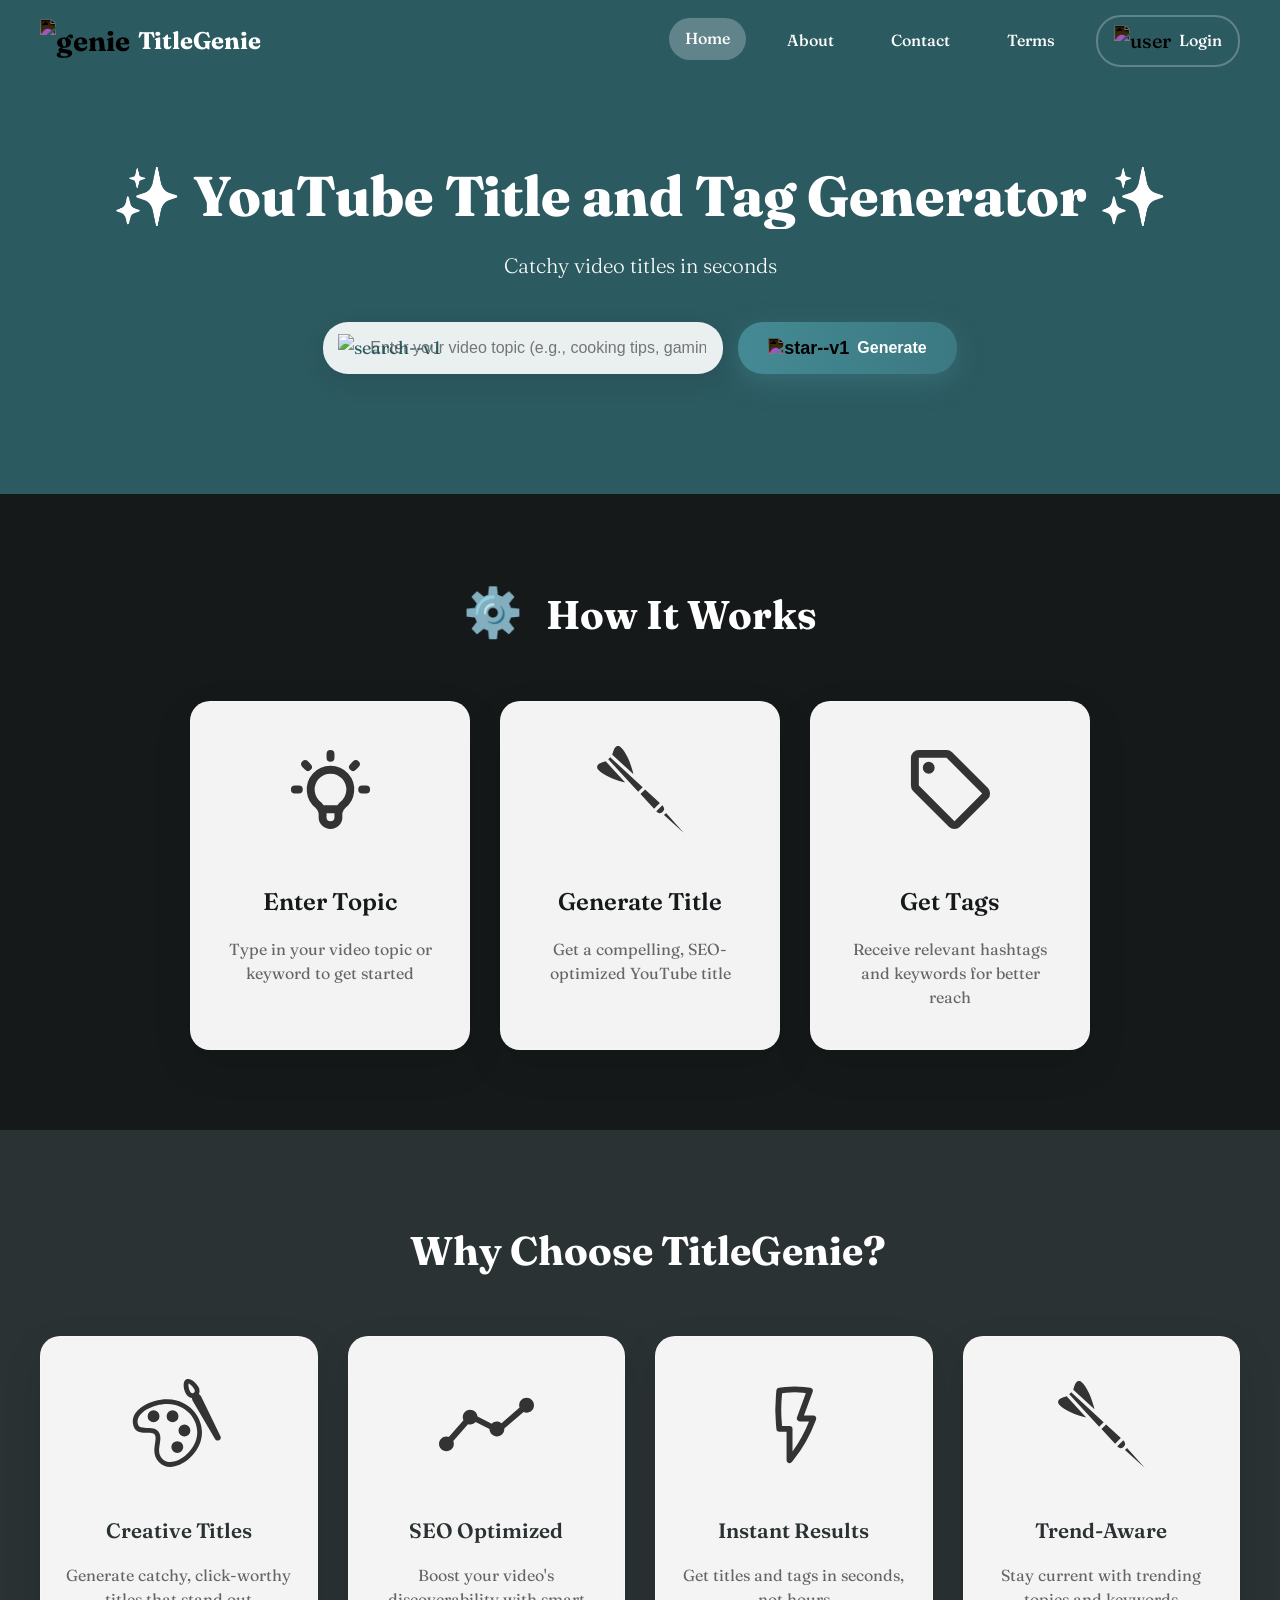
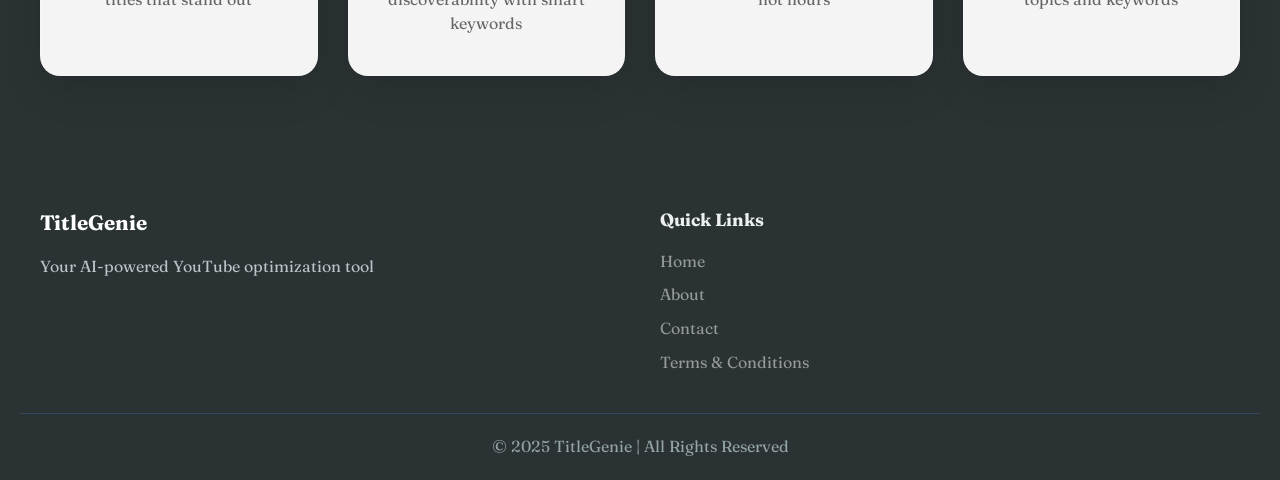
==== commit 3ba31457: "Added responsiveness to the navbar for smaller screen size, but only on home page" ====
--- a/index.html
+++ b/index.html
@@ -16,6 +16,11 @@
       <span class="logo-icon"><img width="50" height="50" src="https://img.icons8.com/ios-filled/50/genie.png" alt="genie"/></span>
       <span class="logo-text">TitleGenie</span>
     </div>
+    <button class="navbar-toggle">
+      <span class="bar"></span>
+      <span class="bar"></span>
+      <span class="bar"></span>
+    </button>
     <nav class="nav-links">
       <a href="index.html" class="active">Home</a>
       <a href="about.html">About</a>
--- a/style.css
+++ b/style.css
@@ -18,6 +18,8 @@
   display: flex;
   justify-content: space-between;
   align-items: center;
+  text-align: center;
+  gap: 1.5rem;
   padding: 15px 40px;
   background: #2c5a61;
   backdrop-filter: blur(10px);
@@ -34,6 +36,7 @@
   font-size: 24px;
   font-weight: bold;
   color: #6e61ff;
+  cursor: pointer;
 }
 
 .logo-icon {
@@ -55,6 +58,30 @@
   40% { transform: translateY(-5px); }
   60% { transform: translateY(-3px); }
 } */
+ .navbar-toggle {
+  display: none;
+  background: transparent;
+  padding: 10px;
+  border: none;
+  cursor: pointer;
+ }
+ .navbar-toggle .bar {
+  display: block;
+  height: 3px;
+  width: 25px;
+  background: white;
+  margin: 4px auto;
+  transition: all 0.3s ease;
+ }
+  .navbar-toggle.active .bar:nth-child(2) {
+    opacity: 0;
+  }
+  .navbar-toggle.active .bar:nth-child(1) {
+    transform: translateY(7px) rotate(45deg);
+  }
+  .navbar-toggle.active .bar:nth-child(3) {
+    transform: translateY(-7px) rotate(-45deg);
+  }
 
 .nav-links {
   display: flex;
@@ -69,7 +96,8 @@
   font-weight: 500;
   padding: 8px 16px;
   border-radius: 25px;
-  transition: all 0.3s ease;
+  transition: all 0.7s ease;
+  white-space: nowrap;
 }
 
 .nav-links a:hover, .nav-links a.active {
@@ -873,11 +901,6 @@
   color: white;
 }
 
-.logo {
-  color: white;
-  font-size: 24px;
-}
-
 /* Footer */
 .footer {
   background: #2b3233;
@@ -934,20 +957,37 @@
 }
 
 /* Responsive Design */
-@media (max-width: 768px) {
+@media (max-width: 800px) {
   .navbar {
+    backdrop-filter: none;
+  }
+  
+  .nav-links {
+    display: none;
     flex-direction: column;
-    gap: 20px;
-    padding: 20px;
-  }
-  
-  .nav-links {
-    flex-wrap: wrap;
-    justify-content: center;
+    align-items: flex-start;
+    gap: 10px !important;
+    position: absolute;
+    height: 100vh;
+    width: 250px;
+    top: 0;
+    right: 0;
+    padding: 5rem 1.5rem;
+    box-shadow: #15191a;
+    backdrop-filter: blur(20px);
+  }
+  .nav-links.active {
+    display: flex;
+    transform: all 0.3s ease;
+  }
+  .navbar-toggle{
+    display: block;
+    z-index: 999;
   }
   
   .hero h1 {
-    font-size: 2.5rem;
+    font-size: 2rem;
+    align-items: center;
   }
   
   .search-box {
